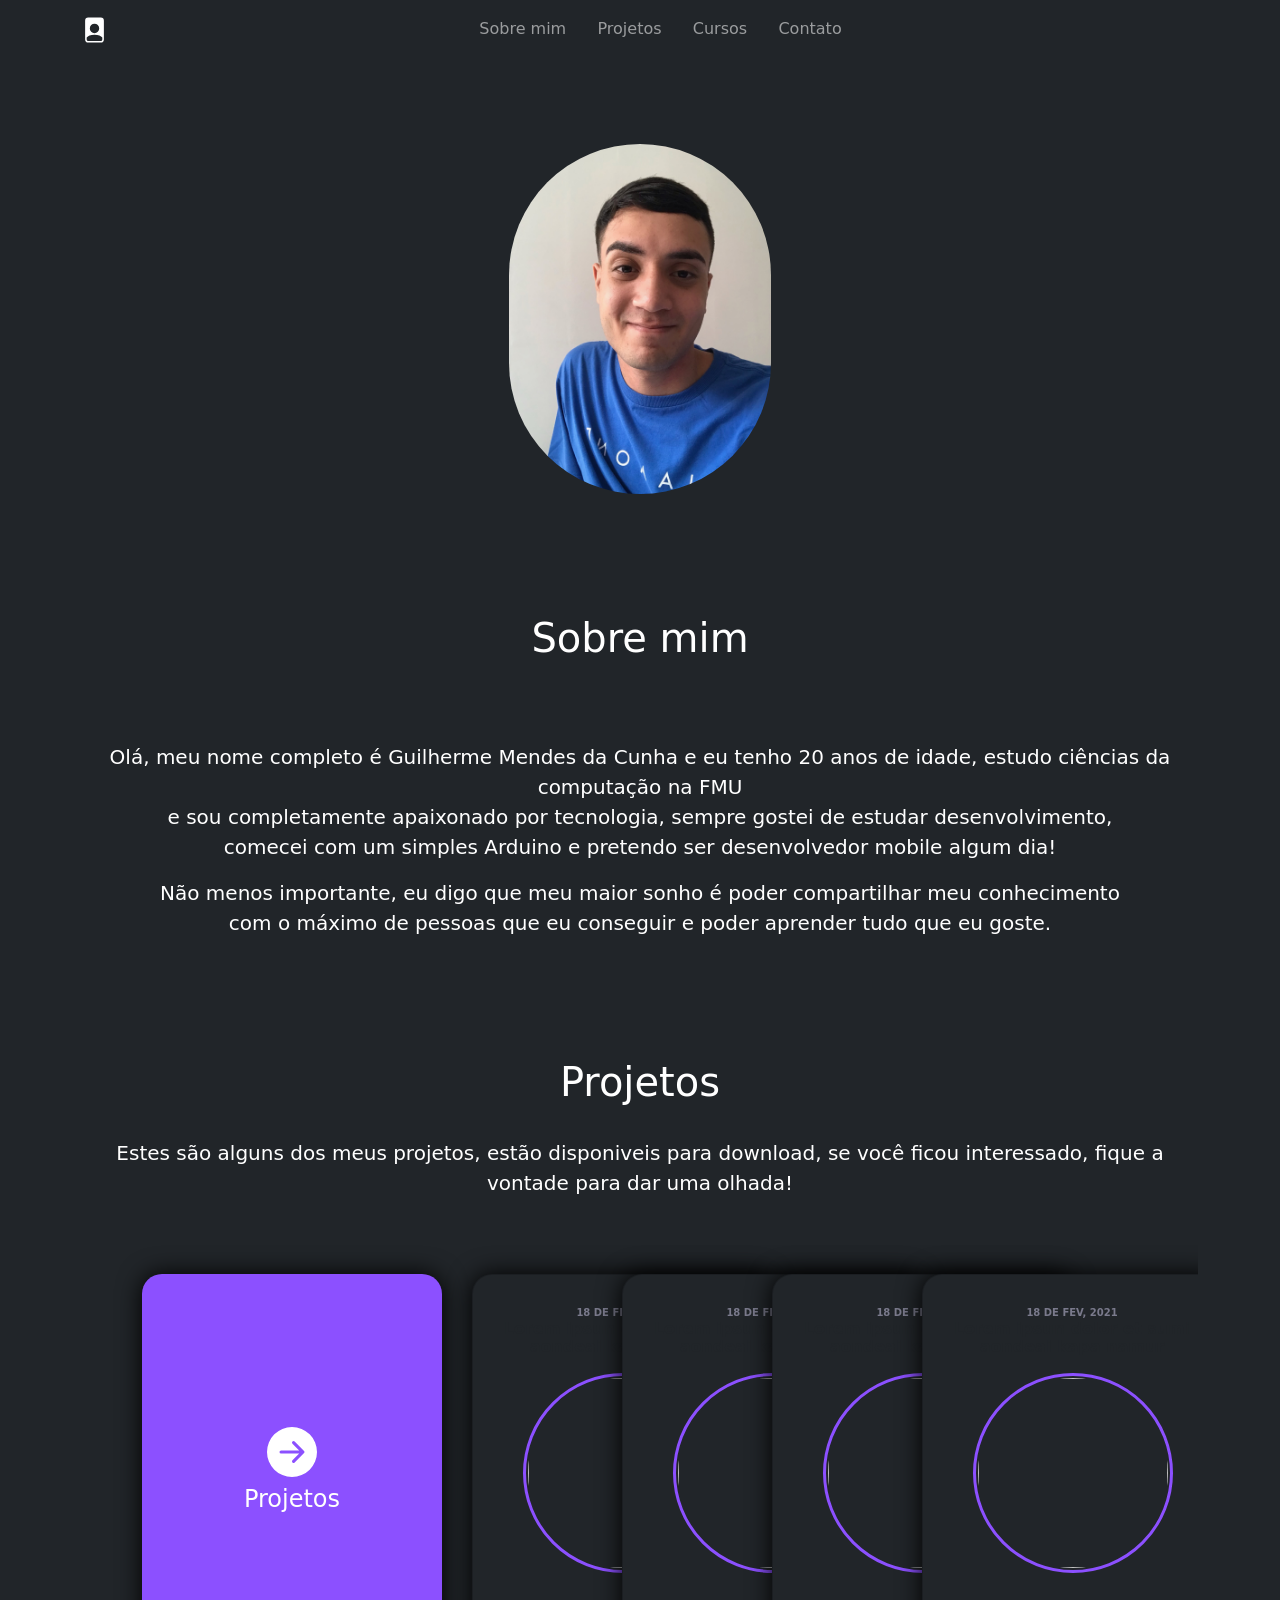
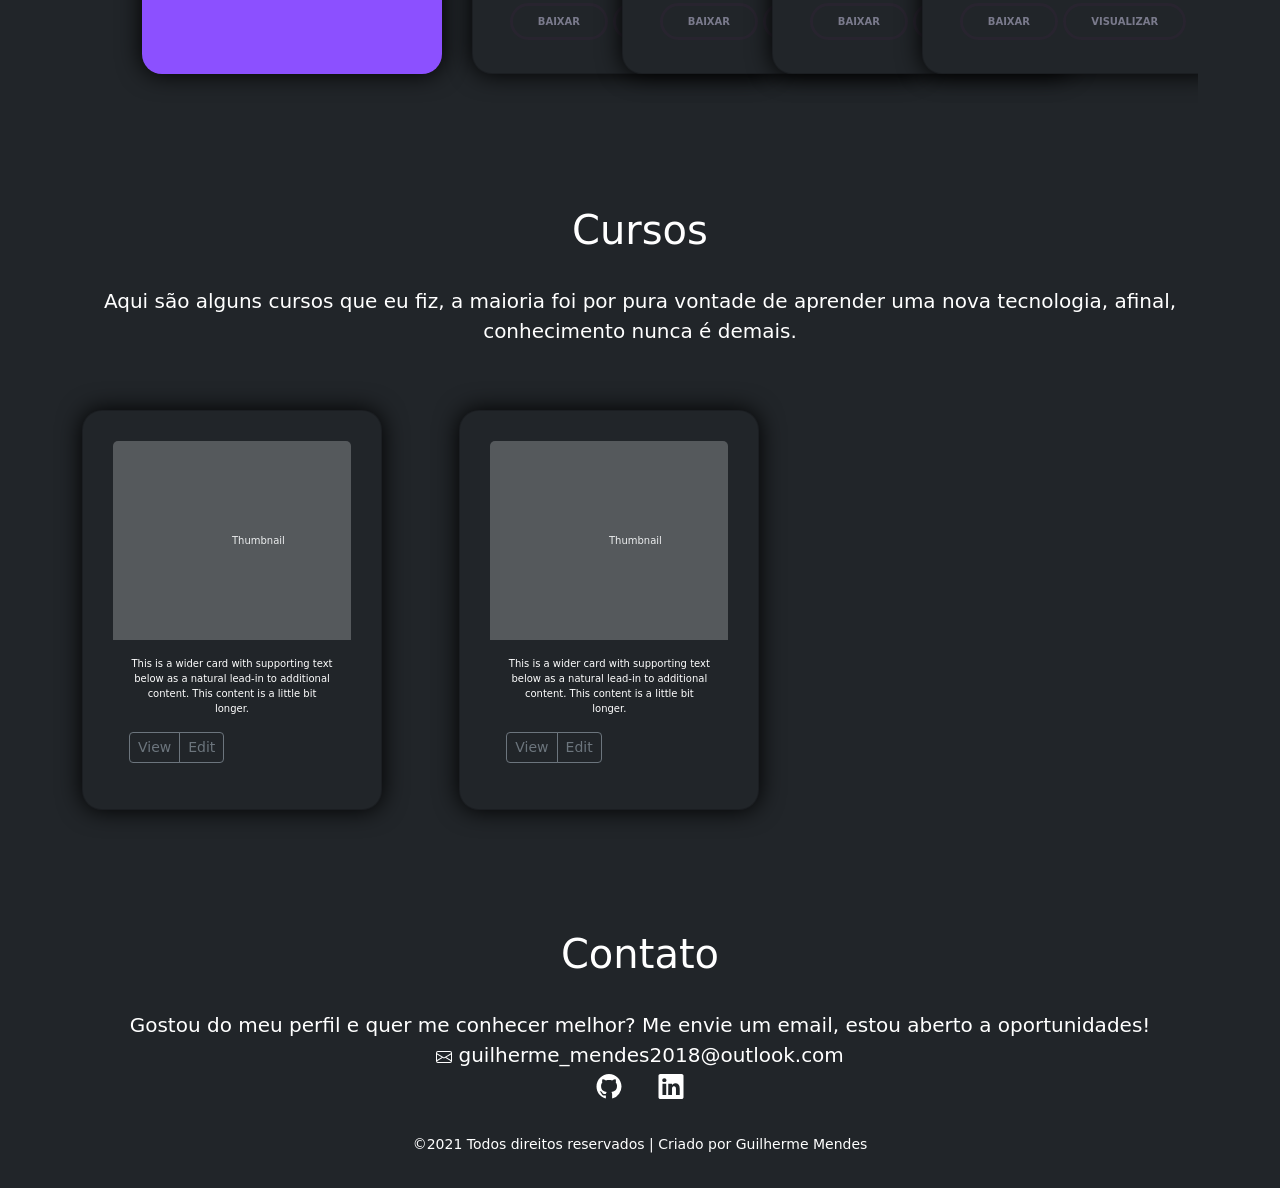
==== Sobre.html @ aab78d75 "Att" ====
<!doctype html>
<html lang="pt-br">
  <head>
    <!-- Required meta tags -->
    <meta charset="utf-8">
    <meta name="viewport" content="width=device-width, initial-scale=1">

    <!-- Bootstrap CSS -->
    <link href="https://cdn.jsdelivr.net/npm/bootstrap@5.0.0-beta2/dist/css/bootstrap.min.css" rel="stylesheet" integrity="sha384-BmbxuPwQa2lc/FVzBcNJ7UAyJxM6wuqIj61tLrc4wSX0szH/Ev+nYRRuWlolflfl" crossorigin="anonymous">
    <link rel="stylesheet" href="css/style-sobre.css">
    <link rel="stylesheet" href="index.html">

    <title>Sobre mim</title>
  </head>
  <body>

    <!-- Navbar -->
    
    <nav class="navbar navbar-expand-md navbar-dark fixed-top bg-dark">
      <div class="container">
        <a class="navbar-brand" href="index.html">
          <svg xmlns="http://www.w3.org/2000/svg" width="25" height="30" fill="currentColor" class="bi bi-file-person-fill" viewBox="0 0 16 16">
              <path d="M12 0H4a2 2 0 0 0-2 2v12a2 2 0 0 0 2 2h8a2 2 0 0 0 2-2V2a2 2 0 0 0-2-2zm-1 7a3 3 0 1 1-6 0 3 3 0 0 1 6 0zm-3 4c2.623 0 4.146.826 5 1.755V14a1 1 0 0 1-1 1H4a1 1 0 0 1-1-1v-1.245C3.854 11.825 5.377 11 8 11z"/>
            </svg>
        </a>
        <button class="navbar-toggler" type="button" data-bs-toggle="collapse" data-bs-target="#navbarCollapse" aria-controls="navbarCollapse" aria-expanded="false" aria-label="Toggle navigation">
          <span class="navbar-toggler-icon"></span>
        </button>
        <div class="collapse navbar-collapse justify-content-center " id="navbarCollapse">
          <ul class="navbar-nav me-0 mb-0 mb-md-0">
            <li class="nav-item">
              <a class="nav-link" aria-current="page" href="#Sobre">Sobre mim</a>
            </li>
            &nbsp;&nbsp;&nbsp;
            <li class="nav-item">
              <a class="nav-link" href="#Projetos">Projetos</a>
            </li>
            &nbsp;&nbsp;&nbsp;
            <li class="nav-item">
              <a class="nav-link" href="#Cursos">Cursos</a>
            </li>
            &nbsp;&nbsp;&nbsp;
            <li class="nav-item">
              <a class="nav-link" href="#Contato">Contato</a>
            </li>
          </ul>
        </div>
      </div>
    </nav>

      
    <!-- Foto apresentação -->

    <section id="Sobre" class="py-5 text-center container mt-5">
        <div class="row py-lg-5">
          <div class="col-lg-6 col-md-8 mx-auto">
            <img src="imagens/Eu.JPEG" alt="" height="350">
          </div>
        </div>
    </section>

    <!-- Sobre mim -->

    <section class="jumbotron text-center">
          <div class="container">
              <br>
              <h1 class="jumbotron heading">Sobre mim</h1>
              <br>
              <p class="lead mt-5">Olá, meu nome completo é Guilherme Mendes da Cunha e eu tenho 20 anos de idade, estudo ciências da computação na FMU <br> e sou completamente apaixonado por tecnologia, sempre gostei de estudar desenvolvimento, <br> comecei com um simples Arduino e pretendo ser desenvolvedor mobile algum dia! 
              </p>
              <p class="lead">
                Não menos importante, eu digo que meu maior sonho é poder compartilhar meu conhecimento <br> com o máximo de pessoas que eu conseguir e poder aprender tudo que eu goste.
              </p>
          </div>
    </section>

    <!-- Projetos -->

    <section id="Projetos" class="jumbotron text-center mt-5">
        <div class="container mt-5">
            <br>
            <h1 class="jumbotron heading mt-5">Projetos</h1>
            <br>
            <p class="lead">Estes são alguns dos meus projetos, estão disponiveis para download, se você ficou interessado, fique a vontade para dar uma olhada!</p>
                 
     <!-- Cards -->       
          <div id="divContent" >     
            <div class="containerCard" id="divContent">

                <div class="card-title">
                  <h2><svg xmlns="http://www.w3.org/2000/svg" width="50
                    " height="50" fill="currentColor" class="bi bi-arrow-right-circle-fill" viewBox="0 0 16 16">
                    <path d="M8 0a8 8 0 1 1 0 16A8 8 0 0 1 8 0zM4.5 7.5a.5.5 0 0 0 0 1h5.793l-2.147 2.146a.5.5 0 0 0 .708.708l3-3a.5.5 0 0 0 0-.708l-3-3a.5.5 0 1 0-.708.708L10.293 7.5H4.5z"/>
                  </svg></h2>
                  <h2>Projetos</h2>
                </div>

                <div class="card">
                  <div class="data"><time>18 de Fev, 2021</time></div>
                  <h2>Lorem ipsun dolor et sumi aondeai kapa namur</h2>
                  <div class="autor">
                    <div class="img-container">
                      <div class="img"> <img class="img" src="imagens/Web_design.png" alt=""> </div>
                    </div>
                  </div>
                  <div class="tags">
                    <a class="sem" href="#">Baixar</a>
                    <a class="sem" href="#">Visualizar</a>
                  </div>
                </div>
              
                <div class="card">
                  <div class="data"><time>18 de Fev, 2021</time></div>
                  <h2>Lorem ipsun dolor et sumi aondeai kapa namur</h2>
                  <div class="autor">
                    <div class="img-container">
                      <div class="img"> <img class="img" src="imagens/Science.png" alt=""> </div>
                    </div>
                  </div>
                  <div class="tags">
                    <a class="sem" href="#">Baixar</a>
                    <a class="sem" href="#">Visualizar</a>
                  </div>
                </div>

                <div class="card">
                  <div class="data"><time>18 de Fev, 2021</time></div>
                  <h2>Lorem ipsun dolor et sumi aondeai kapa namur</h2>
                  <div class="autor">
                    <div class="img-container">
                      <div class="img"> <img class="img" src="imagens/Science.png" alt=""> </div>
                    </div>
                  </div>
                  <div class="tags">
                    <a class="sem" href="#">Baixar</a>
                    <a class="sem" href="#">Visualizar</a>
                  </div>
                </div>

                <div class="card">
                  <div class="data"><time>18 de Fev, 2021</time></div>
                  <h2>Lorem ipsun dolor et sumi aondeai kapa namur</h2>
                  <div class="autor">
                    <div class="img-container">
                      <div class="img"> <img class="img" src="imagens/Science.png" alt=""> </div>
                    </div>
                  </div>
                  <div class="tags">
                    <a class="sem" href="#">Baixar</a>
                    <a class="sem" href="#">Visualizar</a>
                  </div>
                </div>

            </div>
          </div>


        </div>   
    </section> 
        
  
    <!-- Cursos -->

    <section id="Cursos" class="jumbotron text-center py-5">
        <div class="container">
            <br>
            <h1  class="jumbotron heading">Cursos</h1>
            <br>
            <p class="lead">Aqui são alguns cursos que eu fiz, a maioria foi por pura vontade de aprender uma nova tecnologia, afinal, conhecimento nunca é demais.</p>
        </div>

        <div class="album py-5">
          <div class="container">
      
            <div class="row row-cols-1 row-cols-sm-2 row-cols-md-3 g-3">

              <div class="col">
                <div class="card">
                  <svg class="bd-placeholder-img card-img-top" width="100%" height="225" xmlns="http://www.w3.org/2000/svg" role="img" aria-label="Placeholder: Thumbnail" preserveAspectRatio="xMidYMid slice" focusable="false"><title>Placeholder</title><rect width="100%" height="100%" fill="#55595c"></rect><text x="50%" y="50%" fill="#eceeef" dy=".3em">Thumbnail</text></svg>
      
                  <div class="card-body">
                    <p >This is a wider card with supporting text below as a natural lead-in to additional content. This content is a little bit longer.</p>
                    <div class="d-flex justify-content-between align-items-center">
                      <div class="btn-group">
                        <button type="button" class="btn btn-sm btn-outline-secondary">View</button>
                        <button type="button" class="btn btn-sm btn-outline-secondary">Edit</button>
                      </div>
                      
                    </div>
                  </div>
                </div>
              </div>

              <div class="col">
                <div class="card">
                  <svg class="bd-placeholder-img card-img-top" width="100%" height="225" xmlns="http://www.w3.org/2000/svg" role="img" aria-label="Placeholder: Thumbnail" preserveAspectRatio="xMidYMid slice" focusable="false"><title>Placeholder</title><rect width="100%" height="100%" fill="#55595c"></rect><text x="50%" y="50%" fill="#eceeef" dy=".3em">Thumbnail</text></svg>
      
                  <div class="card-body">
                    <p >This is a wider card with supporting text below as a natural lead-in to additional content. This content is a little bit longer.</p>
                    <div class="d-flex justify-content-between align-items-center">
                      <div class="btn-group">
                        <button type="button" class="btn btn-sm btn-outline-secondary">View</button>
                        <button type="button" class="btn btn-sm btn-outline-secondary">Edit</button>
                      </div>
                      
                    </div>
                  </div>
                </div>
              </div>
      
            </div>
          </div>
        </div>


    </section>

    <!-- Contato -->

    <section id="Contato" class="jumbotron text-center">
        <div class="container">
            <br>
            <h1 class="jumbotron heading">Contato</h1>
            <br>
            <p class="lead">Gostou do meu perfil e quer me conhecer melhor? Me envie um email, estou aberto a oportunidades! <br>
                <a href="mailto:guilherme_mendes2018@outlook.com"> <svg xmlns="http://www.w3.org/2000/svg" width="16" height="16" fill="currentColor" class="bi bi-envelope" viewBox="0 0 16 16">
                  <path d="M0 4a2 2 0 0 1 2-2h12a2 2 0 0 1 2 2v8a2 2 0 0 1-2 2H2a2 2 0 0 1-2-2V4zm2-1a1 1 0 0 0-1 1v.217l7 4.2 7-4.2V4a1 1 0 0 0-1-1H2zm13 2.383l-4.758 2.855L15 11.114v-5.73zm-.034 6.878L9.271 8.82 8 9.583 6.728 8.82l-5.694 3.44A1 1 0 0 0 2 13h12a1 1 0 0 0 .966-.739zM1 11.114l4.758-2.876L1 5.383v5.73z"/>
                </svg> guilherme_mendes2018@outlook.com</a>
                <br>
                <a class="sem" href="https://github.com/guilherme-mendes-github" target="_blank"> <svg xmlns="http://www.w3.org/2000/svg" width="30" height="25" fill="currentColor" class="bi bi-github" viewBox="0 0 16 16">
                  <path d="M8 0C3.58 0 0 3.58 0 8c0 3.54 2.29 6.53 5.47 7.59.4.07.55-.17.55-.38 0-.19-.01-.82-.01-1.49-2.01.37-2.53-.49-2.69-.94-.09-.23-.48-.94-.82-1.13-.28-.15-.68-.52-.01-.53.63-.01 1.08.58 1.23.82.72 1.21 1.87.87 2.33.66.07-.52.28-.87.51-1.07-1.78-.2-3.64-.89-3.64-3.95 0-.87.31-1.59.82-2.15-.08-.2-.36-1.02.08-2.12 0 0 .67-.21 2.2.82.64-.18 1.32-.27 2-.27.68 0 1.36.09 2 .27 1.53-1.04 2.2-.82 2.2-.82.44 1.1.16 1.92.08 2.12.51.56.82 1.27.82 2.15 0 3.07-1.87 3.75-3.65 3.95.29.25.54.73.54 1.48 0 1.07-.01 1.93-.01 2.2 0 .21.15.46.55.38A8.012 8.012 0 0 0 16 8c0-4.42-3.58-8-8-8z"/>
                </svg> </a>
                &nbsp;&nbsp;&nbsp;
                <a class="sem" href="https://www.linkedin.com/in/guilherme-mendes-81bb22172/" target="_blank"> <svg xmlns="http://www.w3.org/2000/svg" width="30" height="25" fill="currentColor" class="bi bi-linkedin" viewBox="0 0 16 16">
                  <path d="M0 1.146C0 .513.526 0 1.175 0h13.65C15.474 0 16 .513 16 1.146v13.708c0 .633-.526 1.146-1.175 1.146H1.175C.526 16 0 15.487 0 14.854V1.146zm4.943 12.248V6.169H2.542v7.225h2.401zm-1.2-8.212c.837 0 1.358-.554 1.358-1.248-.015-.709-.52-1.248-1.342-1.248-.822 0-1.359.54-1.359 1.248 0 .694.521 1.248 1.327 1.248h.016zm4.908 8.212V9.359c0-.216.016-.432.08-.586.173-.431.568-.878 1.232-.878.869 0 1.216.662 1.216 1.634v3.865h2.401V9.25c0-2.22-1.184-3.252-2.764-3.252-1.274 0-1.845.7-2.165 1.193v.025h-.016a5.54 5.54 0 0 1 .016-.025V6.169h-2.4c.03.678 0 7.225 0 7.225h2.4z"/>
                </svg> </a>
            </p>
        </div>
    </section>

    <!-- Footer -->
        
    <footer class="footer mt-auto py-3 bg-dark">
        <p class="text-center">
            <small>©2021 Todos direitos reservados | Criado por <a href="https://www.linkedin.com/in/guilherme-mendes-81bb22172/" target="_blank">Guilherme Mendes</a></small>
        </p>
    </footer>

    <!-- Popper and Bootstrap JS -->
        
    <script src="https://cdn.jsdelivr.net/npm/@popperjs/core@2.6.0/dist/umd/popper.min.js" integrity="sha384-KsvD1yqQ1/1+IA7gi3P0tyJcT3vR+NdBTt13hSJ2lnve8agRGXTTyNaBYmCR/Nwi" crossorigin="anonymous"></script>
    <script src="https://cdn.jsdelivr.net/npm/bootstrap@5.0.0-beta2/dist/js/bootstrap.min.js" integrity="sha384-nsg8ua9HAw1y0W1btsyWgBklPnCUAFLuTMS2G72MMONqmOymq585AcH49TLBQObG" crossorigin="anonymous"></script>
        
    </body>
</html>
---- css/style-sobre.css ----
body{
    
    background-color: #212529;
    
}
img{

  border-radius: 2000px;

}
p{
    color: white;
}
h1{
    
    color: white;
}
a{  
    position: relative;
    color: white;
    text-decoration: none;
}
a:hover{
    color: #8C50FF;
}
a:active{
    color: white;
    
}
a:before {
    content: "";
    position: absolute;
    width: 100%;
    height: 3px;
    bottom: 0;
    left: 0;
    background-color: #8C50FF;
    visibility: hidden;
    -webkit-transform: scaleX(0);
    transform: scaleX(0);
    -webkit-transition: all 0.3s ease-in-out 0s;
    transition: all 0.3s ease-in-out 0s;
  }
a:hover:before {
    visibility: visible;
    -webkit-transform: scaleX(1);
    transform: scaleX(1);
  }
  a.sem:before {
    content: "";
    position: absolute;
    width: 100%;
    height: 0px;
    bottom: 0;
    left: 0;
    background-color: #8C50FF;
    visibility: hidden;
    -webkit-transform: scaleX(0);
    transform: scaleX(0);
    -webkit-transition: all 0.3s ease-in-out 0s;
    transition: all 0.3s ease-in-out 0s;
  }
  a.sem:hover:before {
    visibility: visible;
    -webkit-transform: scaleX(1);
    transform: scaleX(1);
  }
::-webkit-scrollbar{
  background-color:  #1d1d1d;
  width: 5px;
  border-top-right-radius: 5px;
  border-bottom-right-radius: 5px;
}
::-webkit-scrollbar-thumb{
  background: #5b5b5b;
  border-radius: 5px;
}
::-webkit-scrollbar-thumb:hover{
  background: #8C50FF;
}
#divContent{
  overflow: auto; 
 }




 
:root {
  --primary: #212529;
  --secondary: #212529;
  --tertiary: #7a7a8c;
  --quaternary: #8C50FF;;
  --quintary: #28242f;
}

*, ::before, ::after {
  box-sizing: border-box;
}

body {
  background-color: var(--primary);
  color: white;
}

.containerCard {
  display: flex;
  width: 100%;
  height: 100%;
  align-items: center;
  overflow: hidden;
  padding: 60px;
}

.container .card:nth-child(1),
.container .card:nth-child(2) {
  margin-left: 0;
}

.card-title {
  flex-shrink: 0;
  width: 300px;
  height: 400px;
  border-radius: 20px;
  box-shadow: 0 0 25px 0 rgba(0, 0, 0, 1);
  background-color: var(--quaternary);
  margin-right: 30px;
  padding: 30px;
  display: flex;
  flex-direction: column;
  justify-content: center;
}

.card-title h2 {
  font-size: 24px;
}

.card {
  flex-shrink: 0;
  width: 300px;
  height: 400px;
  border-radius: 20px;
  box-shadow: 0 0 25px 0 rgba(0, 0, 0, 1);
  display: flex;
  flex-direction: column;
  justify-content: space-between;
  background-color: var(--secondary);
  padding: 30px;
  font-size: 10px;
  margin-left: -150px;
  transition: 0.2s;
  z-index: 1;
  overflow: hidden;
  position: relative;
  
}

.card:hover {
  transform: translateY(-20px);
  margin-right: 150px;
}

.card .data {
  color: #fff;
  font-weight: bold;
  text-transform: uppercase;
}

.card .data time {
  color: var(--tertiary);
}

.card h2 {
  font-size: 16px;
  line-height: 18px;
  font-weight: bold;
  display: block;
  height: 110px;
}

.card .autor .img-container {
  width: 200px;
  height: 200px;
  border-radius: 50%;
  align-items: center;
  border: solid 3px var(--quaternary);
  padding: 2px;
  margin-left: 20px;

}

.card .autor .img-container .img {
  width: 100%;
  height: 100%;
  border-radius: 50%;
  background: no-repeat center center;
  background-size: cover;
}

.card .tags a {
  margin-top: 30px;
  display: inline-block;
  border: solid 3px var(--quintary);
  border-radius: 30px;
  padding: 8px 25px;
  text-transform: uppercase;
  color: var(--tertiary);
  font-weight: bold;
  text-decoration: none;
  margin-bottom: 3px;
  transition: all ease-out 0.3s;
  margin-left: 2px;
}

.card .tags a:hover {
  border-color: #fff;
  color: var(--quaternary);
}
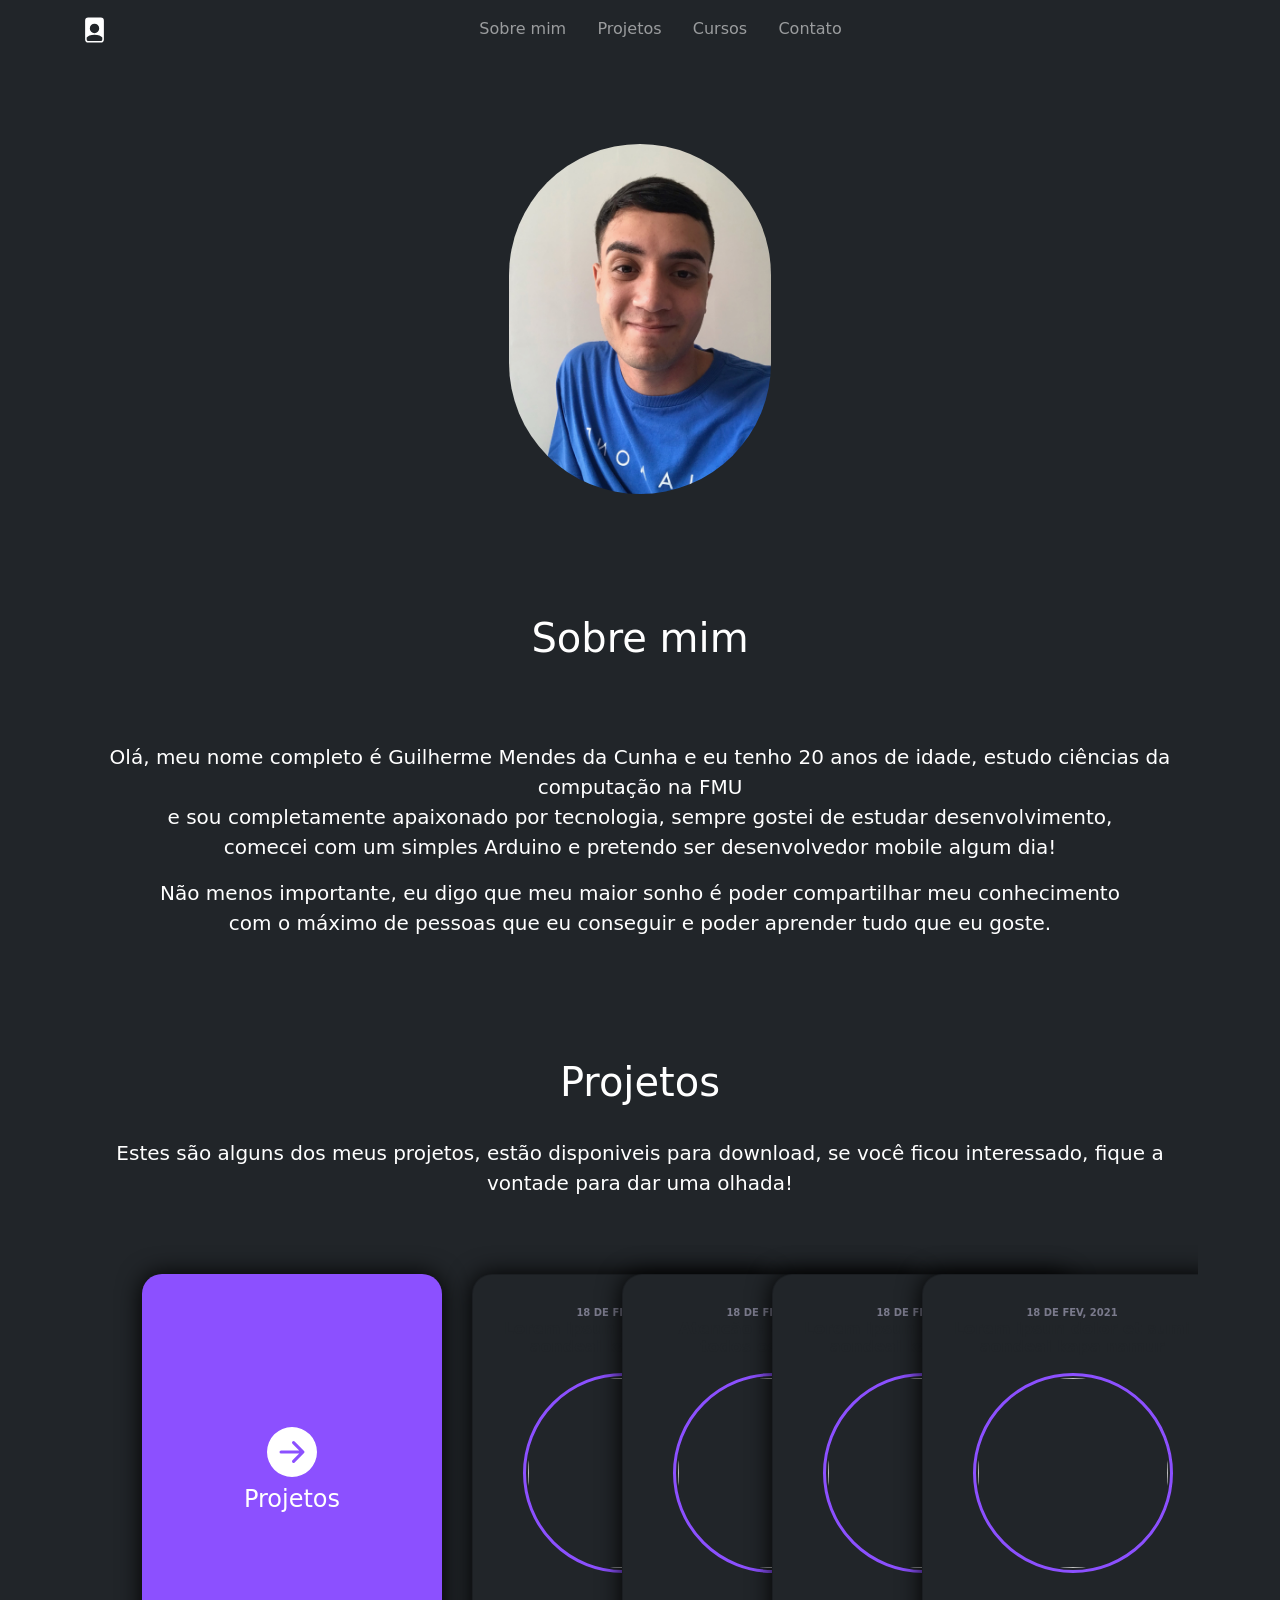
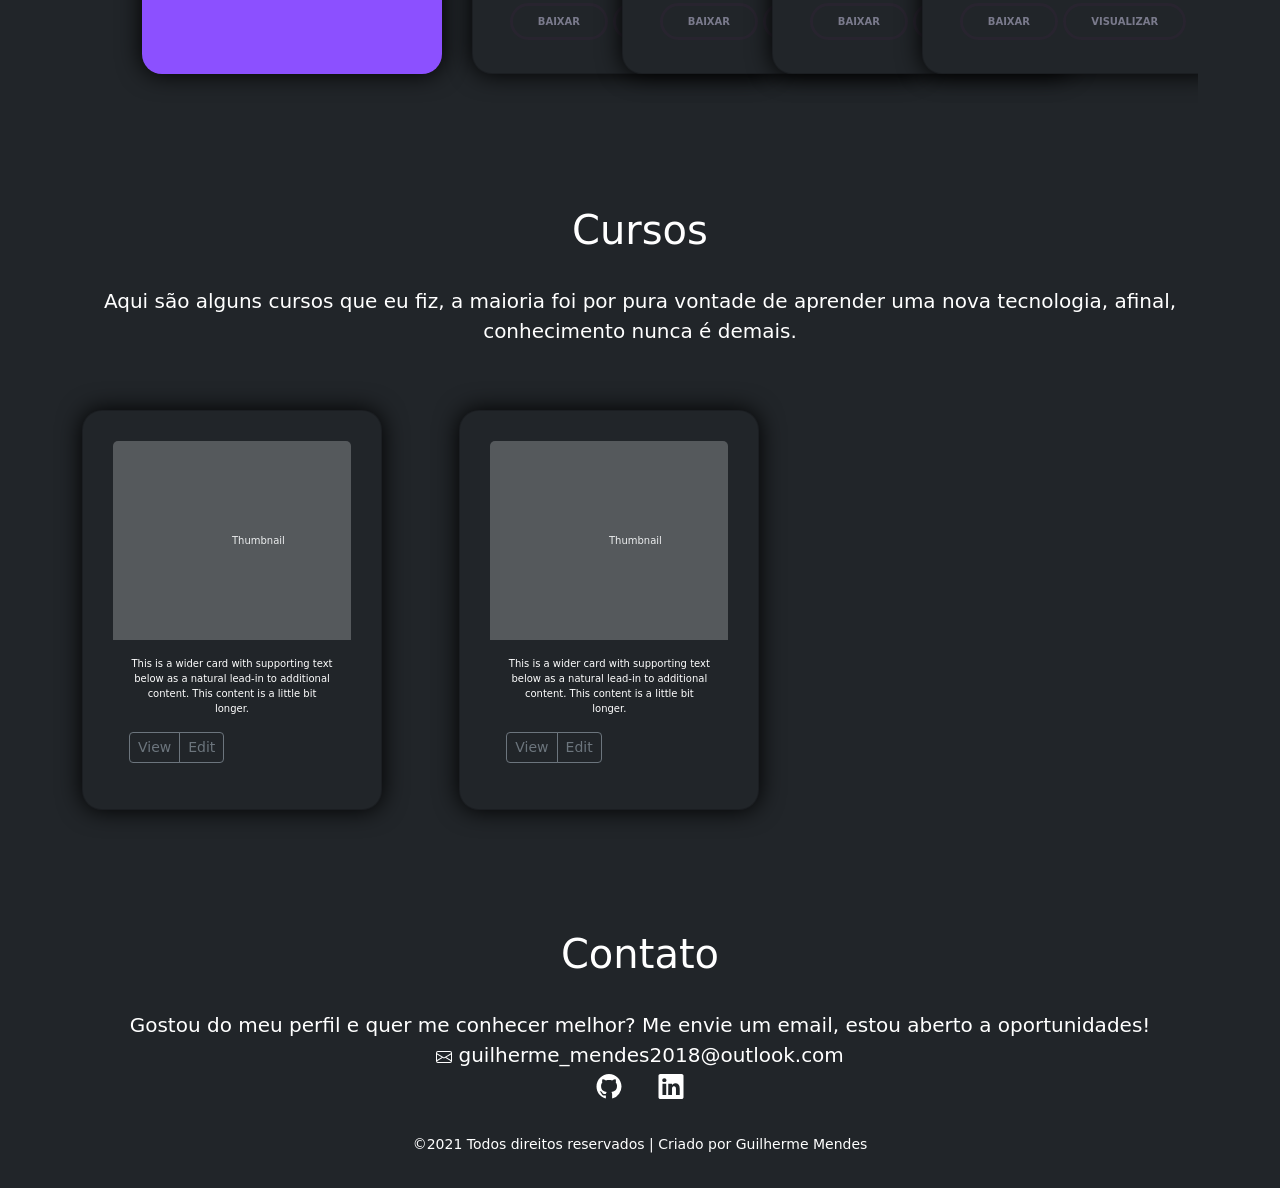
==== commit cc3691fe: "Update Sobre.html" ====
--- a/Sobre.html
+++ b/Sobre.html
@@ -111,15 +111,15 @@
               
                 <div class="card">
                   <div class="data"><time>18 de Fev, 2021</time></div>
-                  <h2>Lorem ipsun dolor et sumi aondeai kapa namur</h2>
+                  <h2>Atencão : Chamando todos os cornos</h2>
                   <div class="autor">
                     <div class="img-container">
                       <div class="img"> <img class="img" src="imagens/Science.png" alt=""> </div>
                     </div>
                   </div>
                   <div class="tags">
-                    <a class="sem" href="#">Baixar</a>
-                    <a class="sem" href="#">Visualizar</a>
+                    <a class="sem" href="www.uol.com.br">Baixar</a>
+                    <a class="sem" href="www.uol.com.br">Visualizar</a>
                   </div>
                 </div>
 
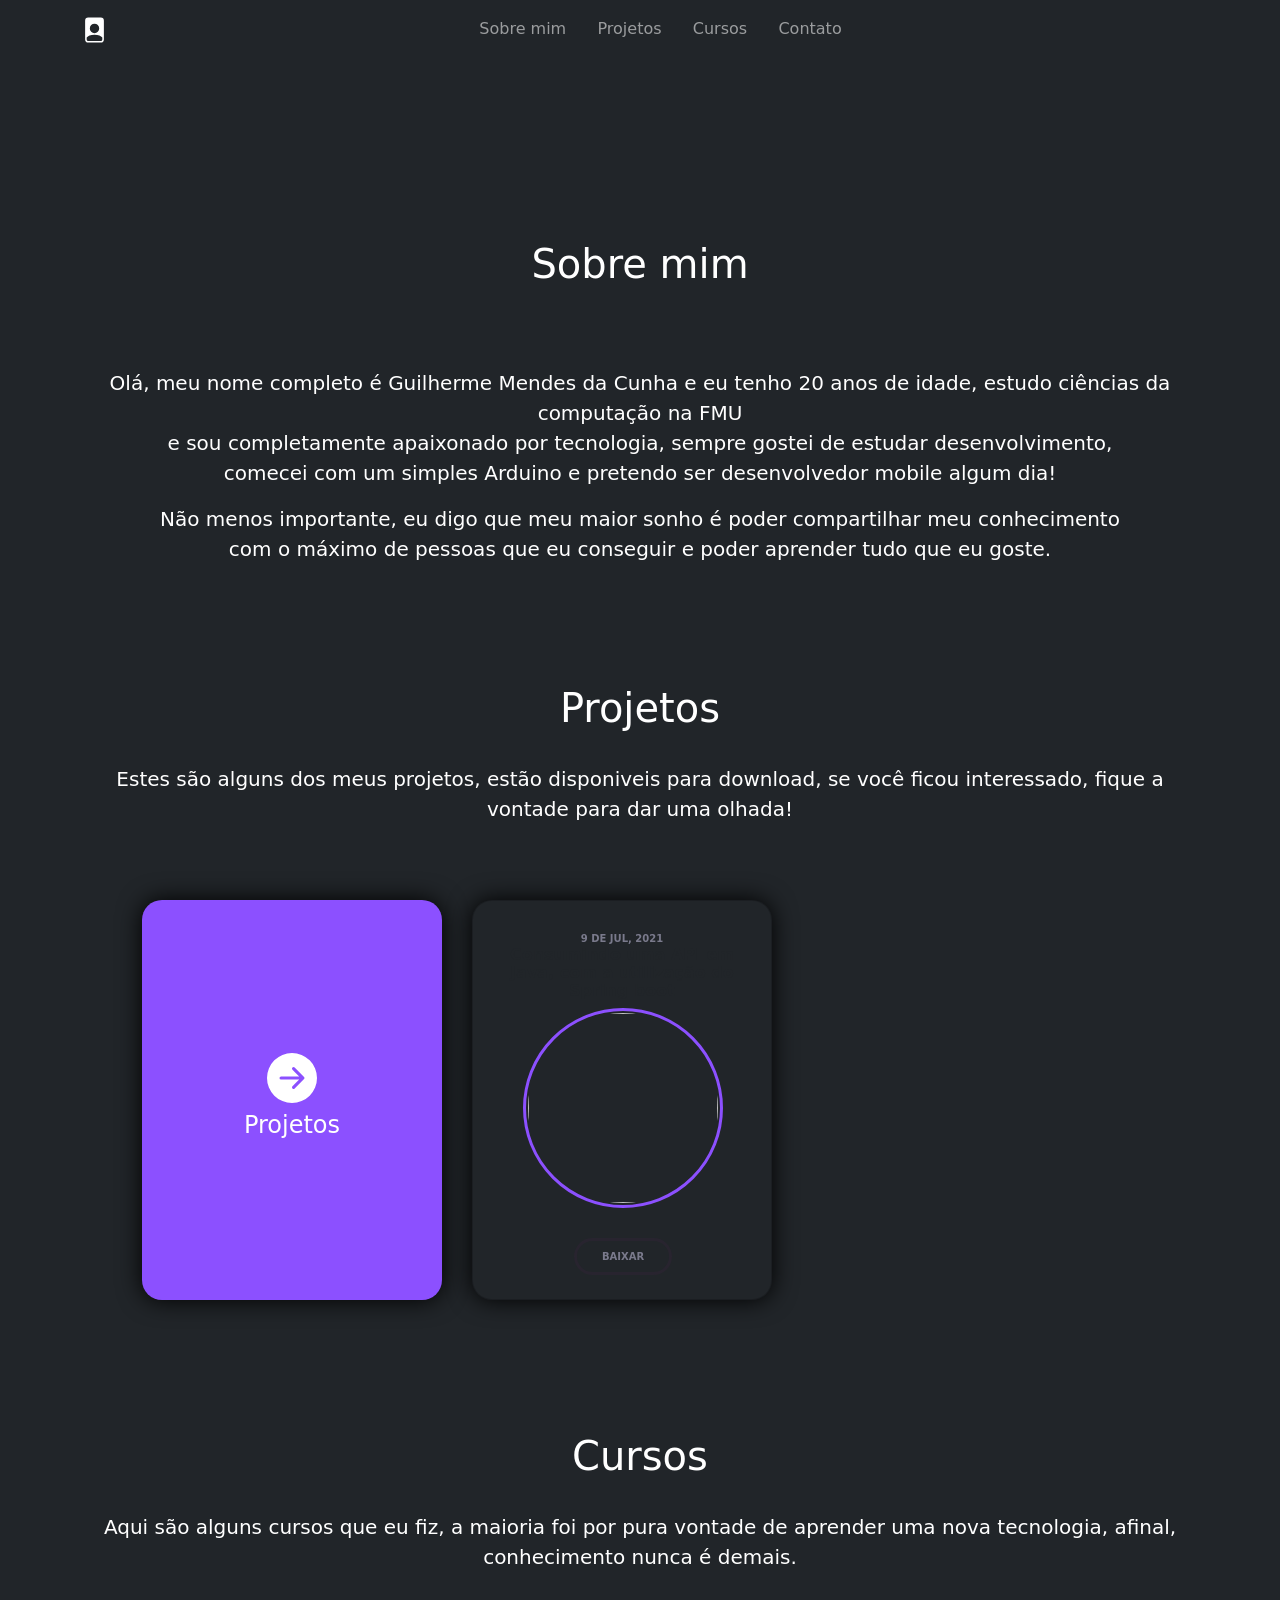
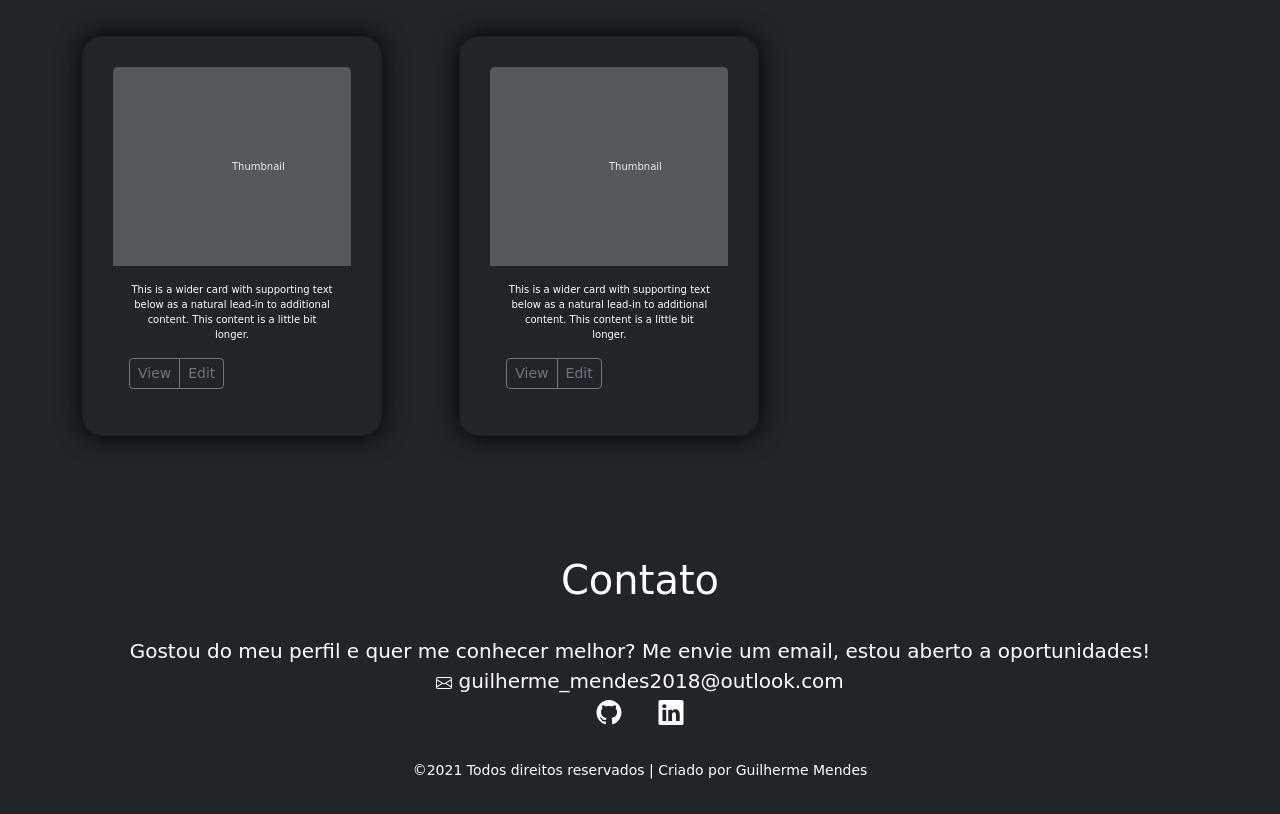
==== commit 00060376: "Updates" ====
--- a/Sobre.html
+++ b/Sobre.html
@@ -52,9 +52,9 @@
     <!-- Foto apresentação -->
 
     <section id="Sobre" class="py-5 text-center container mt-5">
-        <div class="row py-lg-5">
+        <div class="row py-lg-4">
           <div class="col-lg-6 col-md-8 mx-auto">
-            <img src="imagens/Eu.JPEG" alt="" height="350">
+            <img src="imagens/Books.png " alt="" height="250">
           </div>
         </div>
     </section>
@@ -96,34 +96,48 @@
                 </div>
 
                 <div class="card">
+                  <div class="data"><time>9 de Jul, 2021</time></div>
+                  <h2>Consumindo uma API em Java, com a utilização do Spring boot</h2>
+                  <div class="autor">
+                    <div class="img-container">
+                      <div class="img"> <img class="img" src="imagens/Web_design.png" alt=""> </div>
+                    </div>
+                  </div>
+                  <div class="tags">
+                    <a class="sem" href="https://github.com/Mendeszx/SWAPI">Baixar</a>
+                    <!-- <a class="sem" href="#">Visualizar</a> -->
+                  </div>
+                </div>
+              
+               <!--  <div class="card">
+                  <div class="data"><time>18 de Fev, 2021</time></div>
+                  <h2>Atencão : Chamando todos os cornos</h2>
+                  <div class="autor">
+                    <div class="img-container">
+                      <div class="img"> <img class="img" src="imagens/Science.png" alt=""> </div>
+                    </div>
+                  </div>
+                  <div class="tags">
+                    <a class="sem" href="www.uol.com.br">Baixar</a>
+                    <a class="sem" href="www.uol.com.br">Visualizar</a>
+                  </div>
+                </div> -->
+
+                <!-- <div class="card">
                   <div class="data"><time>18 de Fev, 2021</time></div>
                   <h2>Lorem ipsun dolor et sumi aondeai kapa namur</h2>
                   <div class="autor">
                     <div class="img-container">
-                      <div class="img"> <img class="img" src="imagens/Web_design.png" alt=""> </div>
+                      <div class="img"> <img class="img" src="imagens/Science.png" alt=""> </div>
                     </div>
                   </div>
                   <div class="tags">
                     <a class="sem" href="#">Baixar</a>
                     <a class="sem" href="#">Visualizar</a>
                   </div>
-                </div>
-              
-                <div class="card">
-                  <div class="data"><time>18 de Fev, 2021</time></div>
-                  <h2>Atencão : Chamando todos os cornos</h2>
-                  <div class="autor">
-                    <div class="img-container">
-                      <div class="img"> <img class="img" src="imagens/Science.png" alt=""> </div>
-                    </div>
-                  </div>
-                  <div class="tags">
-                    <a class="sem" href="www.uol.com.br">Baixar</a>
-                    <a class="sem" href="www.uol.com.br">Visualizar</a>
-                  </div>
-                </div>
-
-                <div class="card">
+                </div> -->
+
+                <!-- <div class="card">
                   <div class="data"><time>18 de Fev, 2021</time></div>
                   <h2>Lorem ipsun dolor et sumi aondeai kapa namur</h2>
                   <div class="autor">
@@ -135,21 +149,7 @@
                     <a class="sem" href="#">Baixar</a>
                     <a class="sem" href="#">Visualizar</a>
                   </div>
-                </div>
-
-                <div class="card">
-                  <div class="data"><time>18 de Fev, 2021</time></div>
-                  <h2>Lorem ipsun dolor et sumi aondeai kapa namur</h2>
-                  <div class="autor">
-                    <div class="img-container">
-                      <div class="img"> <img class="img" src="imagens/Science.png" alt=""> </div>
-                    </div>
-                  </div>
-                  <div class="tags">
-                    <a class="sem" href="#">Baixar</a>
-                    <a class="sem" href="#">Visualizar</a>
-                  </div>
-                </div>
+                </div> -->
 
             </div>
           </div>
--- a/css/style-sobre.css
+++ b/css/style-sobre.css
@@ -5,7 +5,7 @@
 }
 img{
 
-  border-radius: 2000px;
+  border-radius: 0;
 
 }
 p{
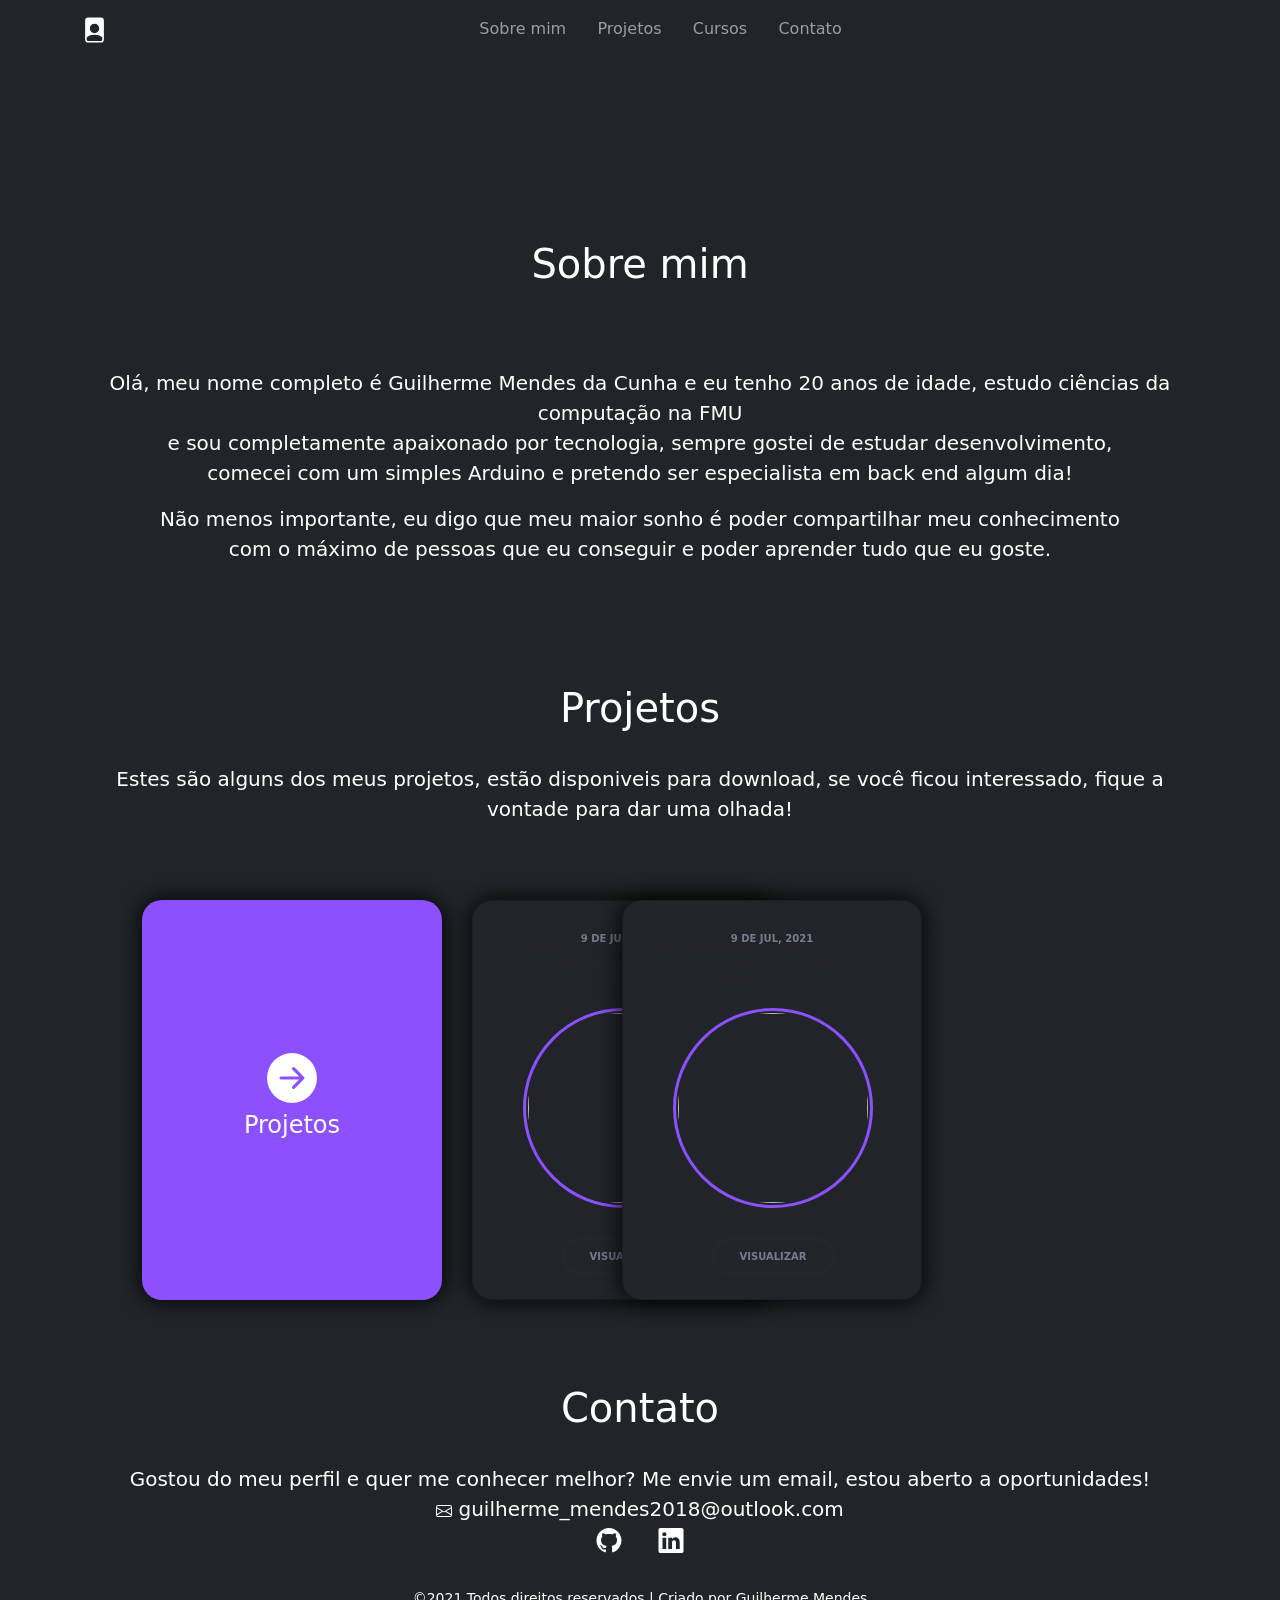
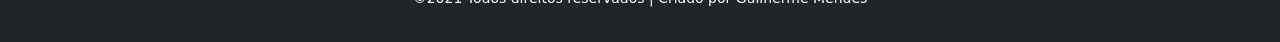
==== commit 3a9d9ae0: "first commit" ====
--- a/Sobre.html
+++ b/Sobre.html
@@ -66,7 +66,7 @@
               <br>
               <h1 class="jumbotron heading">Sobre mim</h1>
               <br>
-              <p class="lead mt-5">Olá, meu nome completo é Guilherme Mendes da Cunha e eu tenho 20 anos de idade, estudo ciências da computação na FMU <br> e sou completamente apaixonado por tecnologia, sempre gostei de estudar desenvolvimento, <br> comecei com um simples Arduino e pretendo ser desenvolvedor mobile algum dia! 
+              <p class="lead mt-5">Olá, meu nome completo é Guilherme Mendes da Cunha e eu tenho 20 anos de idade, estudo ciências da computação na FMU <br> e sou completamente apaixonado por tecnologia, sempre gostei de estudar desenvolvimento, <br> comecei com um simples Arduino e pretendo ser especialista em back end algum dia! 
               </p>
               <p class="lead">
                 Não menos importante, eu digo que meu maior sonho é poder compartilhar meu conhecimento <br> com o máximo de pessoas que eu conseguir e poder aprender tudo que eu goste.
@@ -104,7 +104,21 @@
                     </div>
                   </div>
                   <div class="tags">
-                    <a class="sem" href="https://github.com/Mendeszx/SWAPI">Baixar</a>
+                    <a class="sem" href="https://github.com/Mendeszx/SWAPI">Visualizar</a>
+                    <!-- <a class="sem" href="#">Visualizar</a> -->
+                  </div>
+                </div>
+
+                <div class="card">
+                  <div class="data"><time>9 de Jul, 2021</time></div>
+                  <h2>Consumindo uma API em Java, com a utilização do Spring boot</h2>
+                  <div class="autor">
+                    <div class="img-container">
+                      <div class="img"> <img class="img" src="imagens/Web_design.png" alt=""> </div>
+                    </div>
+                  </div>
+                  <div class="tags">
+                    <a class="sem" href="https://github.com/Mendeszx/SWAPI">Visualizar</a>
                     <!-- <a class="sem" href="#">Visualizar</a> -->
                   </div>
                 </div>
@@ -160,6 +174,8 @@
         
   
     <!-- Cursos -->
+
+    <!--
 
     <section id="Cursos" class="jumbotron text-center py-5">
         <div class="container">
@@ -214,6 +230,8 @@
 
 
     </section>
+
+    -->
 
     <!-- Contato -->
 
